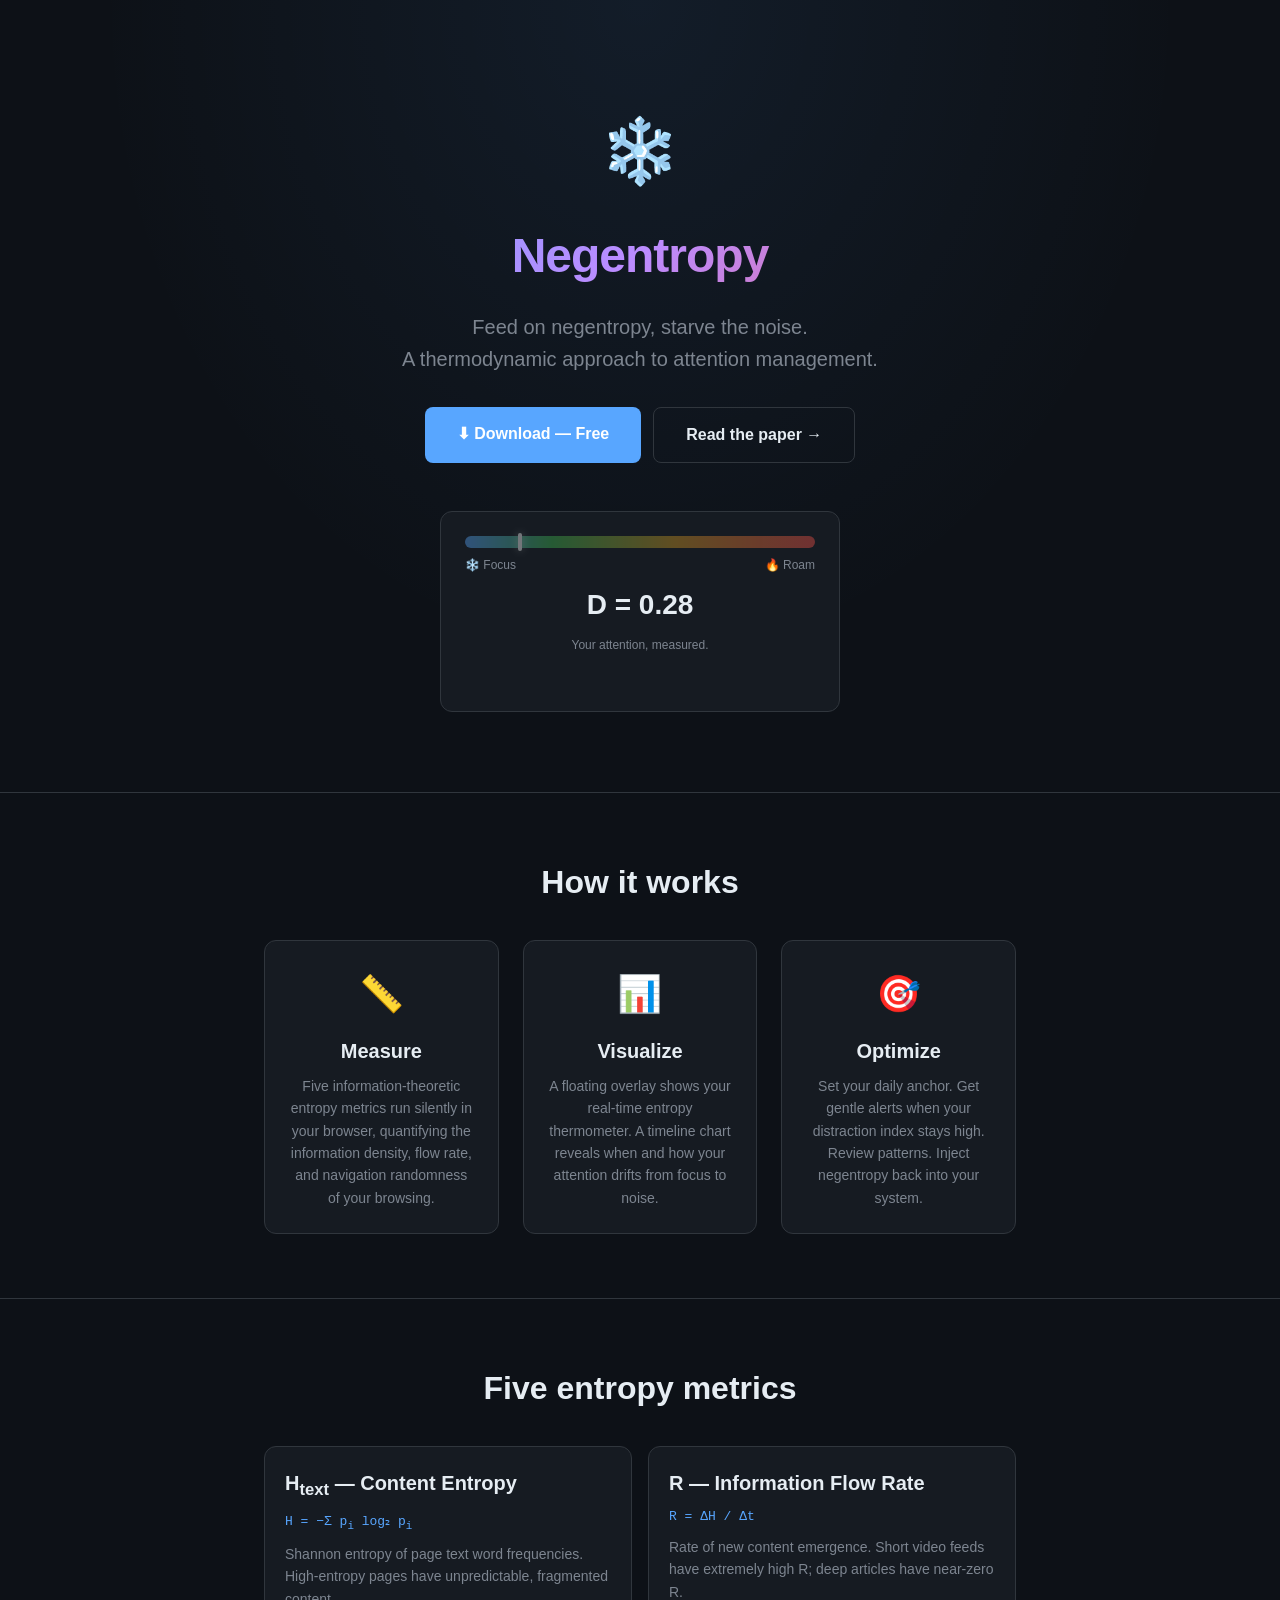
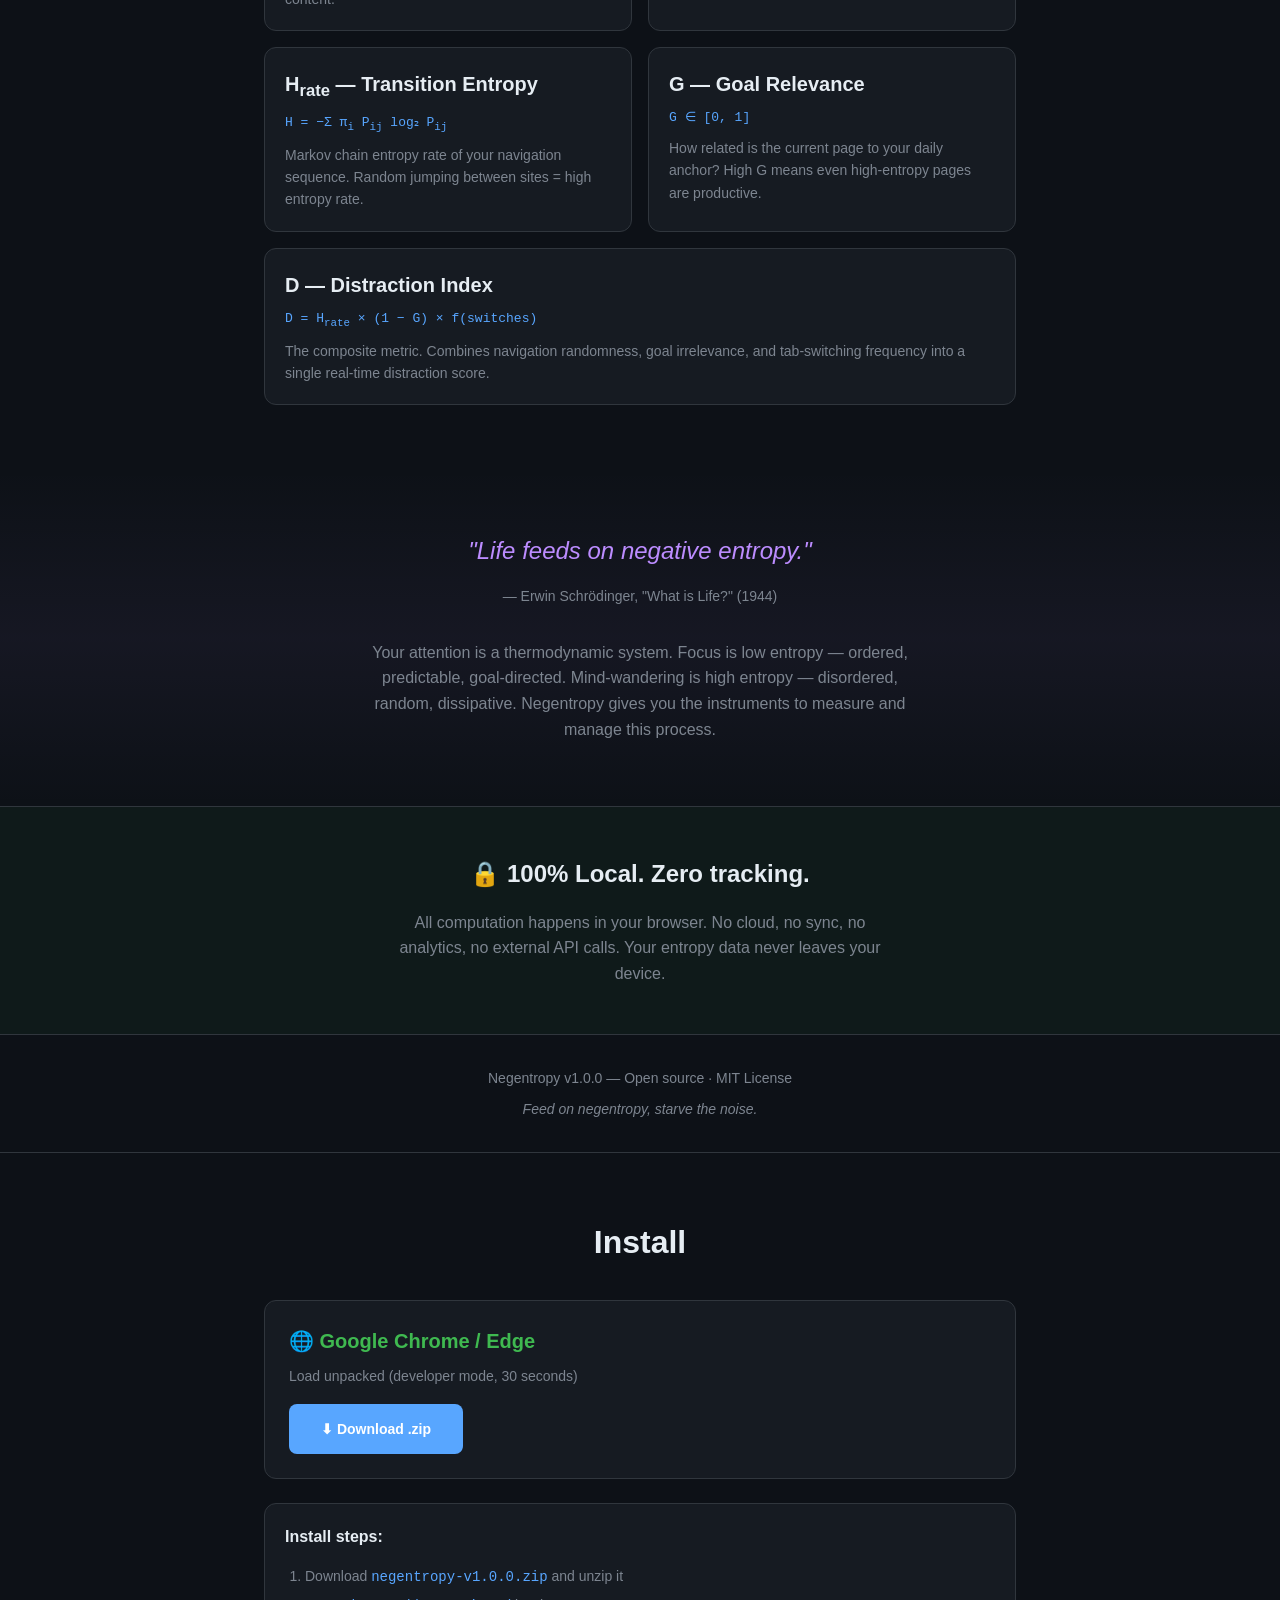
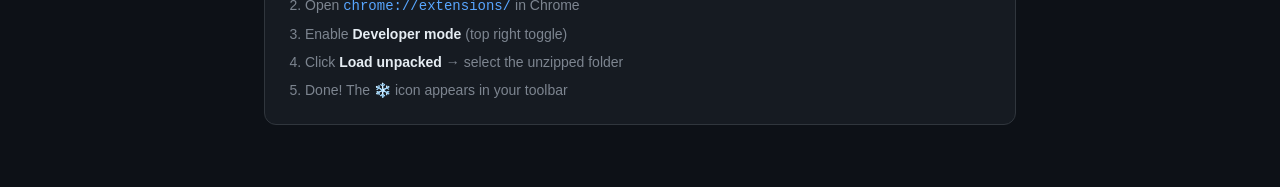
==== index.html @ a7165c8b "Move landing page to root index.html for GitHub Pages" ====
<!DOCTYPE html>
<html lang="en">
<head>
  <meta charset="UTF-8">
  <meta name="viewport" content="width=device-width, initial-scale=1.0">
  <title>Negentropy — Feed on negentropy, starve the noise.</title>
  <meta name="description" content="A thermodynamic approach to attention management. Measure the entropy of your digital mind with a Chrome extension.">
  <style>
    * { margin: 0; padding: 0; box-sizing: border-box; }
    :root {
      --bg: #0d1117; --bg2: #161b22; --border: #30363d;
      --text: #e6edf3; --muted: #7d8590;
      --blue: #58a6ff; --green: #3fb950; --yellow: #d29922; --red: #f85149; --purple: #bc8cff;
    }
    body {
      font-family: -apple-system, BlinkMacSystemFont, 'Segoe UI', Helvetica, sans-serif;
      background: var(--bg); color: var(--text); line-height: 1.6; overflow-x: hidden;
    }
    .container { max-width: 800px; margin: 0 auto; padding: 0 24px; }

    /* Hero */
    .hero {
      text-align: center; padding: 100px 24px 80px;
      background: radial-gradient(ellipse at center top, rgba(88,166,255,0.08), transparent 60%);
    }
    .hero-icon { font-size: 64px; margin-bottom: 16px; }
    .hero h1 {
      font-size: 48px; font-weight: 800; letter-spacing: -1px;
      margin-bottom: 16px;
      background: linear-gradient(135deg, #58a6ff, #bc8cff, #f85149);
      -webkit-background-clip: text; -webkit-text-fill-color: transparent;
    }
    .hero p { font-size: 20px; color: var(--muted); max-width: 560px; margin: 0 auto 32px; }
    .cta-group { display: flex; gap: 12px; justify-content: center; flex-wrap: wrap; }
    .cta {
      display: inline-block; padding: 14px 32px; border-radius: 8px;
      font-size: 16px; font-weight: 600; text-decoration: none; transition: all 0.2s;
    }
    .cta-primary { background: var(--blue); color: #fff; }
    .cta-primary:hover { opacity: 0.9; transform: translateY(-1px); }
    .cta-secondary { border: 1px solid var(--border); color: var(--text); }
    .cta-secondary:hover { border-color: var(--muted); }

    /* Thermometer visual */
    .thermometer-demo {
      max-width: 400px; margin: 48px auto 0;
      padding: 24px; background: var(--bg2); border: 1px solid var(--border); border-radius: 12px;
    }
    .thermometer-bar {
      height: 12px; border-radius: 6px; position: relative; margin-bottom: 8px;
      background: linear-gradient(90deg, #58a6ff 0%, #3fb950 25%, #d29922 60%, #f85149 100%);
      opacity: 0.4;
    }
    .thermometer-dot {
      position: absolute; top: -3px; width: 4px; height: 18px; border-radius: 2px;
      background: #fff; left: 15%; box-shadow: 0 0 8px rgba(255,255,255,0.6);
      animation: dotPulse 4s ease-in-out infinite;
    }
    @keyframes dotPulse {
      0%, 100% { left: 15%; }
      50% { left: 75%; }
    }
    .thermometer-labels { display: flex; justify-content: space-between; font-size: 12px; color: var(--muted); }
    .thermometer-value { text-align: center; font-size: 28px; font-weight: 700; margin: 8px 0; }

    /* Section */
    .section { padding: 64px 0; border-top: 1px solid var(--border); }
    .section h2 { font-size: 32px; font-weight: 700; margin-bottom: 24px; text-align: center; }
    .section h3 { font-size: 20px; font-weight: 600; margin-bottom: 8px; }

    /* How it works */
    .steps { display: grid; grid-template-columns: repeat(3, 1fr); gap: 24px; margin-top: 32px; }
    .step { text-align: center; padding: 24px; background: var(--bg2); border: 1px solid var(--border); border-radius: 12px; }
    .step-icon { font-size: 36px; margin-bottom: 12px; }
    .step p { font-size: 14px; color: var(--muted); }

    /* Metrics */
    .metrics-grid { display: grid; grid-template-columns: repeat(2, 1fr); gap: 16px; margin-top: 32px; }
    .metric-card { padding: 20px; background: var(--bg2); border: 1px solid var(--border); border-radius: 12px; }
    .metric-card .formula { font-family: 'Courier New', monospace; color: var(--blue); font-size: 13px; margin: 8px 0; }
    .metric-card p { font-size: 14px; color: var(--muted); }

    /* Science */
    .science {
      padding: 64px 24px; text-align: center;
      background: linear-gradient(180deg, transparent, rgba(188,140,255,0.05), transparent);
    }
    .quote {
      font-size: 24px; font-style: italic; max-width: 600px; margin: 0 auto 16px;
      color: var(--purple); line-height: 1.5;
    }
    .quote-author { font-size: 14px; color: var(--muted); }

    /* Privacy */
    .privacy-banner {
      text-align: center; padding: 48px 24px;
      background: rgba(63,185,80,0.05); border-top: 1px solid var(--border); border-bottom: 1px solid var(--border);
    }
    .privacy-banner h2 { margin-bottom: 16px; }
    .privacy-banner p { color: var(--muted); max-width: 500px; margin: 0 auto; }

    /* Footer */
    .footer { text-align: center; padding: 32px 24px; color: var(--muted); font-size: 14px; }

    @media (max-width: 640px) {
      .hero h1 { font-size: 32px; }
      .steps { grid-template-columns: 1fr; }
      .metrics-grid { grid-template-columns: 1fr; }
    }
  </style>
</head>
<body>

  <!-- Hero -->
  <div class="hero">
    <div class="hero-icon">❄️</div>
    <h1>Negentropy</h1>
    <p>Feed on negentropy, starve the noise.<br>A thermodynamic approach to attention management.</p>
    <div class="cta-group">
      <a href="https://github.com/happyScpencerXu/negentropy/releases/download/v1.0.0/negentropy-v1.0.0.zip" class="cta cta-primary">⬇ Download — Free</a>
      <a href="#" class="cta cta-secondary">Read the paper →</a>
    </div>

    <!-- Thermometer demo -->
    <div class="thermometer-demo">
      <div class="thermometer-bar">
        <div class="thermometer-dot"></div>
      </div>
      <div class="thermometer-labels">
        <span>❄️ Focus</span>
        <span>🔥 Roam</span>
      </div>
      <div class="thermometer-value">D = 0.28</div>
      <p style="text-align:center; color:var(--muted); font-size:12px;">Your attention, measured.</p>
    </div>
  </div>

  <!-- How it works -->
  <div class="section">
    <div class="container">
      <h2>How it works</h2>
      <div class="steps">
        <div class="step">
          <div class="step-icon">📏</div>
          <h3>Measure</h3>
          <p>Five information-theoretic entropy metrics run silently in your browser, quantifying the information density, flow rate, and navigation randomness of your browsing.</p>
        </div>
        <div class="step">
          <div class="step-icon">📊</div>
          <h3>Visualize</h3>
          <p>A floating overlay shows your real-time entropy thermometer. A timeline chart reveals when and how your attention drifts from focus to noise.</p>
        </div>
        <div class="step">
          <div class="step-icon">🎯</div>
          <h3>Optimize</h3>
          <p>Set your daily anchor. Get gentle alerts when your distraction index stays high. Review patterns. Inject negentropy back into your system.</p>
        </div>
      </div>
    </div>
  </div>

  <!-- Metrics -->
  <div class="section">
    <div class="container">
      <h2>Five entropy metrics</h2>
      <div class="metrics-grid">
        <div class="metric-card">
          <h3>H<sub>text</sub> — Content Entropy</h3>
          <div class="formula">H = −Σ p<sub>i</sub> log₂ p<sub>i</sub></div>
          <p>Shannon entropy of page text word frequencies. High-entropy pages have unpredictable, fragmented content.</p>
        </div>
        <div class="metric-card">
          <h3>R — Information Flow Rate</h3>
          <div class="formula">R = ΔH / Δt</div>
          <p>Rate of new content emergence. Short video feeds have extremely high R; deep articles have near-zero R.</p>
        </div>
        <div class="metric-card">
          <h3>H<sub>rate</sub> — Transition Entropy</h3>
          <div class="formula">H = −Σ π<sub>i</sub> P<sub>ij</sub> log₂ P<sub>ij</sub></div>
          <p>Markov chain entropy rate of your navigation sequence. Random jumping between sites = high entropy rate.</p>
        </div>
        <div class="metric-card">
          <h3>G — Goal Relevance</h3>
          <div class="formula">G ∈ [0, 1]</div>
          <p>How related is the current page to your daily anchor? High G means even high-entropy pages are productive.</p>
        </div>
        <div class="metric-card" style="grid-column: span 2;">
          <h3>D — Distraction Index</h3>
          <div class="formula">D = H<sub>rate</sub> × (1 − G) × f(switches)</div>
          <p>The composite metric. Combines navigation randomness, goal irrelevance, and tab-switching frequency into a single real-time distraction score.</p>
        </div>
      </div>
    </div>
  </div>

  <!-- Science -->
  <div class="science">
    <div class="container">
      <p class="quote">"Life feeds on negative entropy."</p>
      <p class="quote-author">— Erwin Schrödinger, "What is Life?" (1944)</p>
      <p style="max-width: 560px; margin: 32px auto 0; color: var(--muted);">
        Your attention is a thermodynamic system. Focus is low entropy — ordered, predictable, goal-directed.
        Mind-wandering is high entropy — disordered, random, dissipative. Negentropy gives you the instruments to measure
        and manage this process.
      </p>
    </div>
  </div>

  <!-- Privacy -->
  <div class="privacy-banner">
    <h2>🔒 100% Local. Zero tracking.</h2>
    <p>All computation happens in your browser. No cloud, no sync, no analytics, no external API calls. Your entropy data never leaves your device.</p>
  </div>

  <!-- Footer -->
  <div class="footer">
    <p>Negentropy v1.0.0 — Open source · MIT License</p>
    <p style="margin-top:8px; font-style: italic;">Feed on negentropy, starve the noise.</p>
  </div>

  <!-- Install Guide -->
  <div class="section" id="install">
    <div class="container">
      <h2>Install</h2>
      <div style="display: grid; grid-template-columns: 1fr; gap: 24px; margin-top: 32px;">
        <div style="padding: 24px; background: var(--bg2); border: 1px solid var(--border); border-radius: 12px;">
          <h3 style="color: var(--green);">🌐 Google Chrome / Edge</h3>
          <p style="color: var(--muted); font-size: 14px; margin: 8px 0 16px;">Load unpacked (developer mode, 30 seconds)</p>
          <a href="https://github.com/happyScpencerXu/negentropy/releases/download/v1.0.0/negentropy-v1.0.0.zip" class="cta cta-primary" style="font-size: 14px;">⬇ Download .zip</a>
        </div>
      </div>
      <div style="margin-top: 24px; padding: 20px; background: var(--bg2); border: 1px solid var(--border); border-radius: 12px;">
        <h3 style="font-size: 16px; margin-bottom: 12px;">Install steps:</h3>
        <ol style="color: var(--muted); font-size: 14px; padding-left: 20px; line-height: 2;">
          <li>Download <code style="color: var(--blue);">negentropy-v1.0.0.zip</code> and unzip it</li>
          <li>Open <code style="color: var(--blue);">chrome://extensions/</code> in Chrome</li>
          <li>Enable <strong style="color: var(--text);">Developer mode</strong> (top right toggle)</li>
          <li>Click <strong style="color: var(--text);">Load unpacked</strong> → select the unzipped folder</li>
          <li>Done! The ❄️ icon appears in your toolbar</li>
        </ol>
      </div>
    </div>
  </div>

</body>
</html>
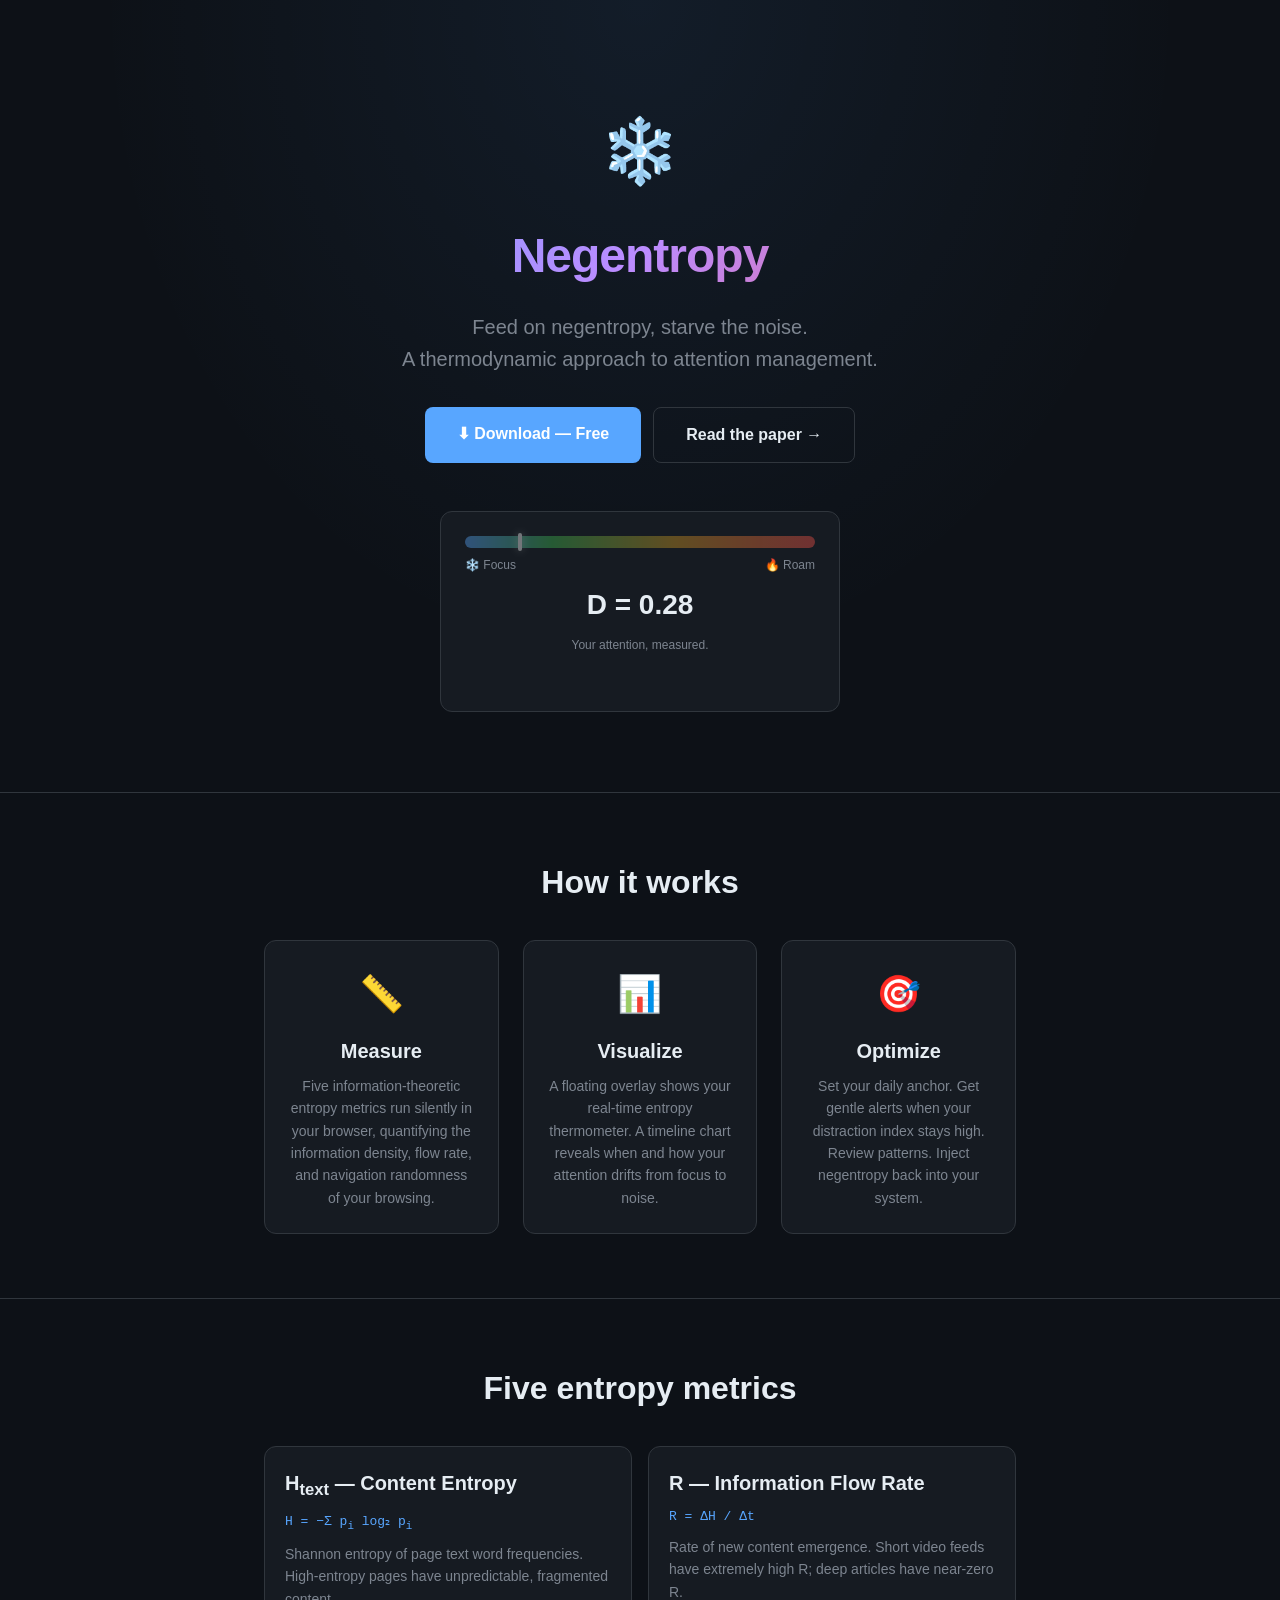
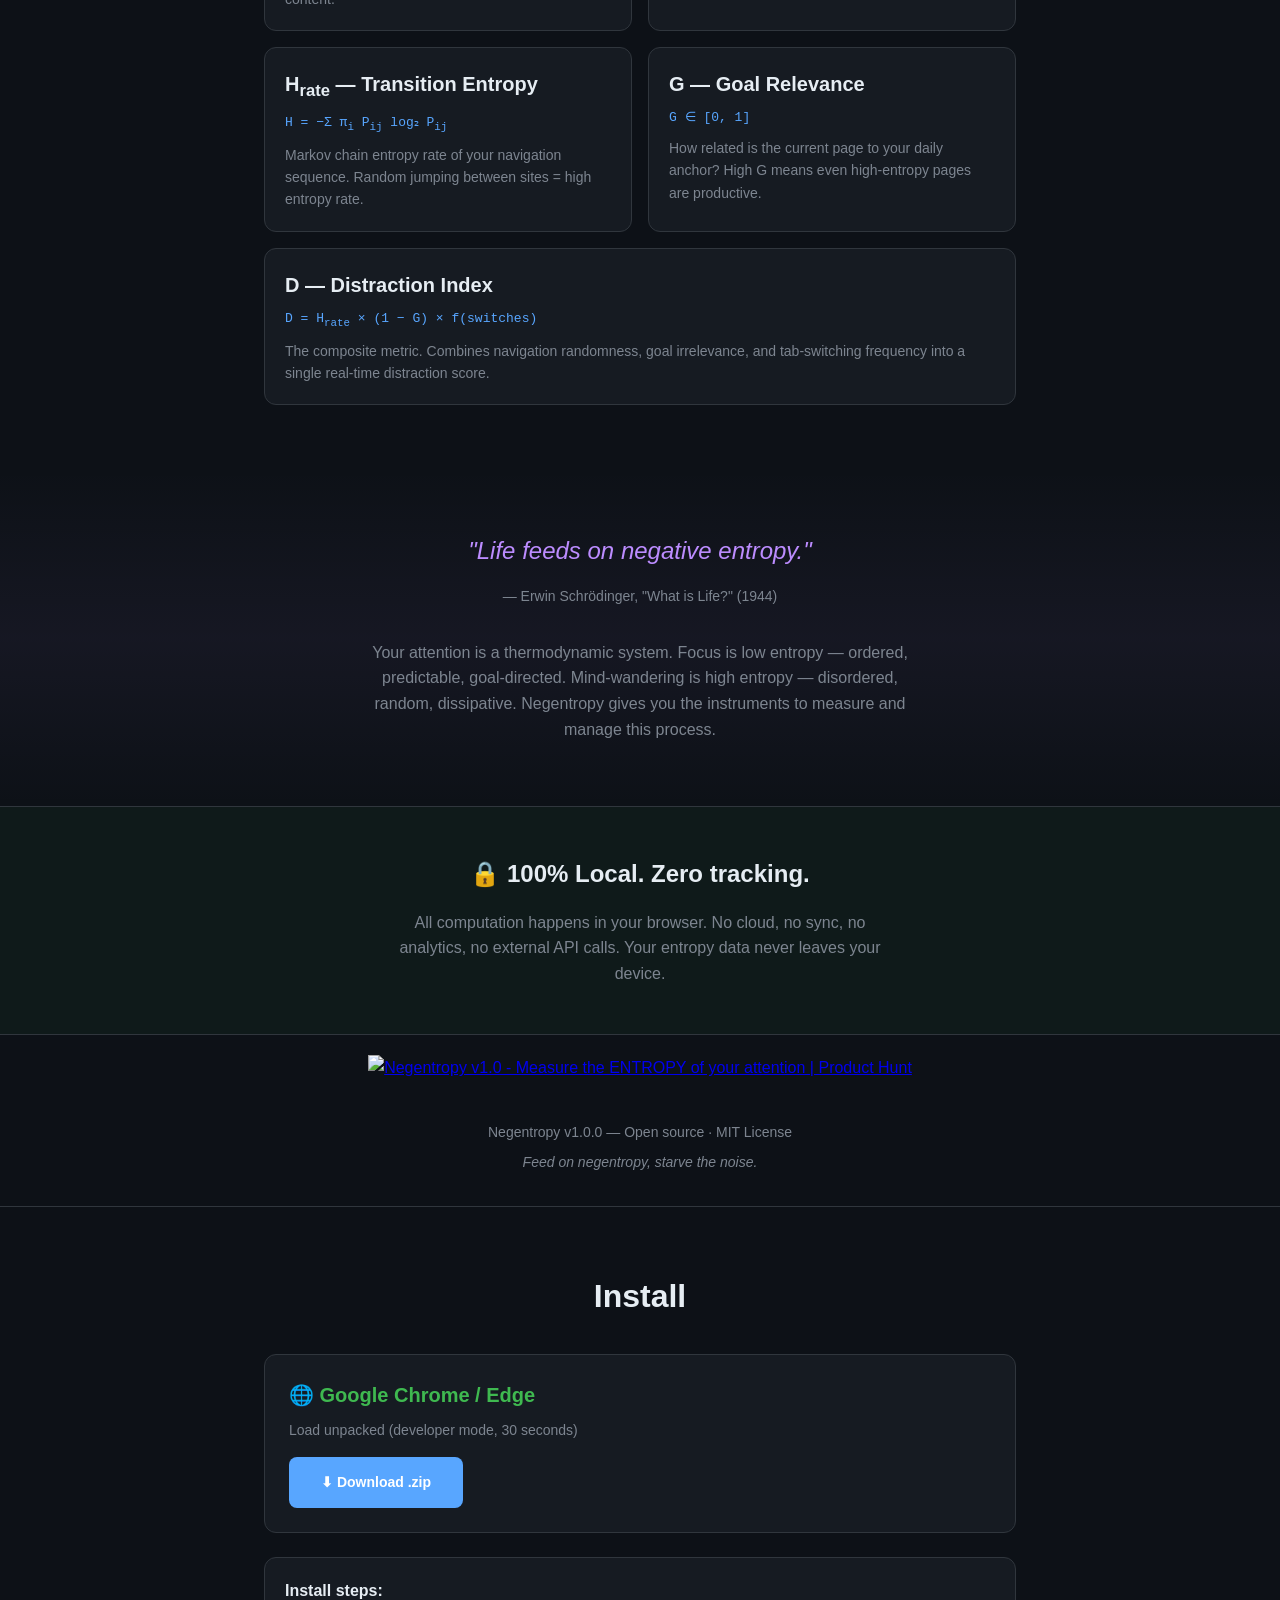
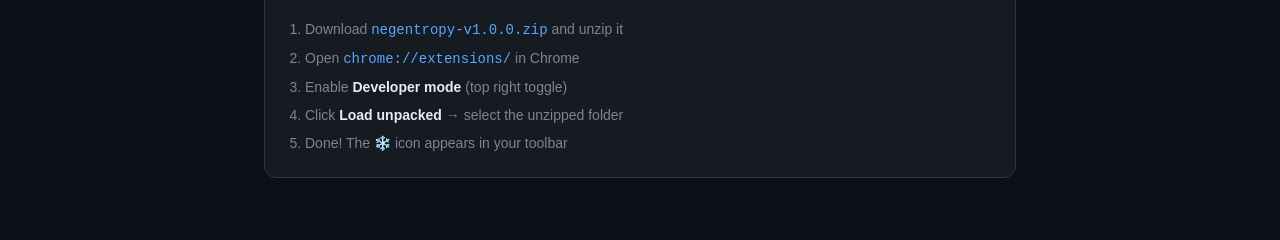
==== commit b4c09f17: "Add Product Hunt badge" ====
--- a/index.html
+++ b/index.html
@@ -118,7 +118,7 @@
     <p>Feed on negentropy, starve the noise.<br>A thermodynamic approach to attention management.</p>
     <div class="cta-group">
       <a href="https://github.com/happyScpencerXu/negentropy/releases/download/v1.0.0/negentropy-v1.0.0.zip" class="cta cta-primary">⬇ Download — Free</a>
-      <a href="#" class="cta cta-secondary">Read the paper →</a>
+      <a href="https://www.researchgate.net/publication/410047447_Negentropy_Quantifying_Digital_Mind-Wandering_with_Information-Theoretic_Entropy_Measures" class="cta cta-secondary">Read the paper →</a>
     </div>
 
     <!-- Thermometer demo -->
@@ -210,6 +210,11 @@
   <div class="privacy-banner">
     <h2>🔒 100% Local. Zero tracking.</h2>
     <p>All computation happens in your browser. No cloud, no sync, no analytics, no external API calls. Your entropy data never leaves your device.</p>
+  </div>
+
+  <!-- Product Hunt badge -->
+  <div style="text-align:center; padding: 20px 0 8px;">
+    <a href="https://www.producthunt.com/products/negentropy-v1-0?embed=true&utm_source=badge-featured&utm_medium=badge&utm_campaign=badge-negentropy-v1-0" target="_blank" rel="noopener noreferrer"><img alt="Negentropy v1.0 - Measure the ENTROPY of your attention | Product Hunt" width="250" height="54" src="https://api.producthunt.com/widgets/embed-image/v1/featured.svg?post_id=1197877&theme=light&t=1784184104973"></a>
   </div>
 
   <!-- Footer -->
